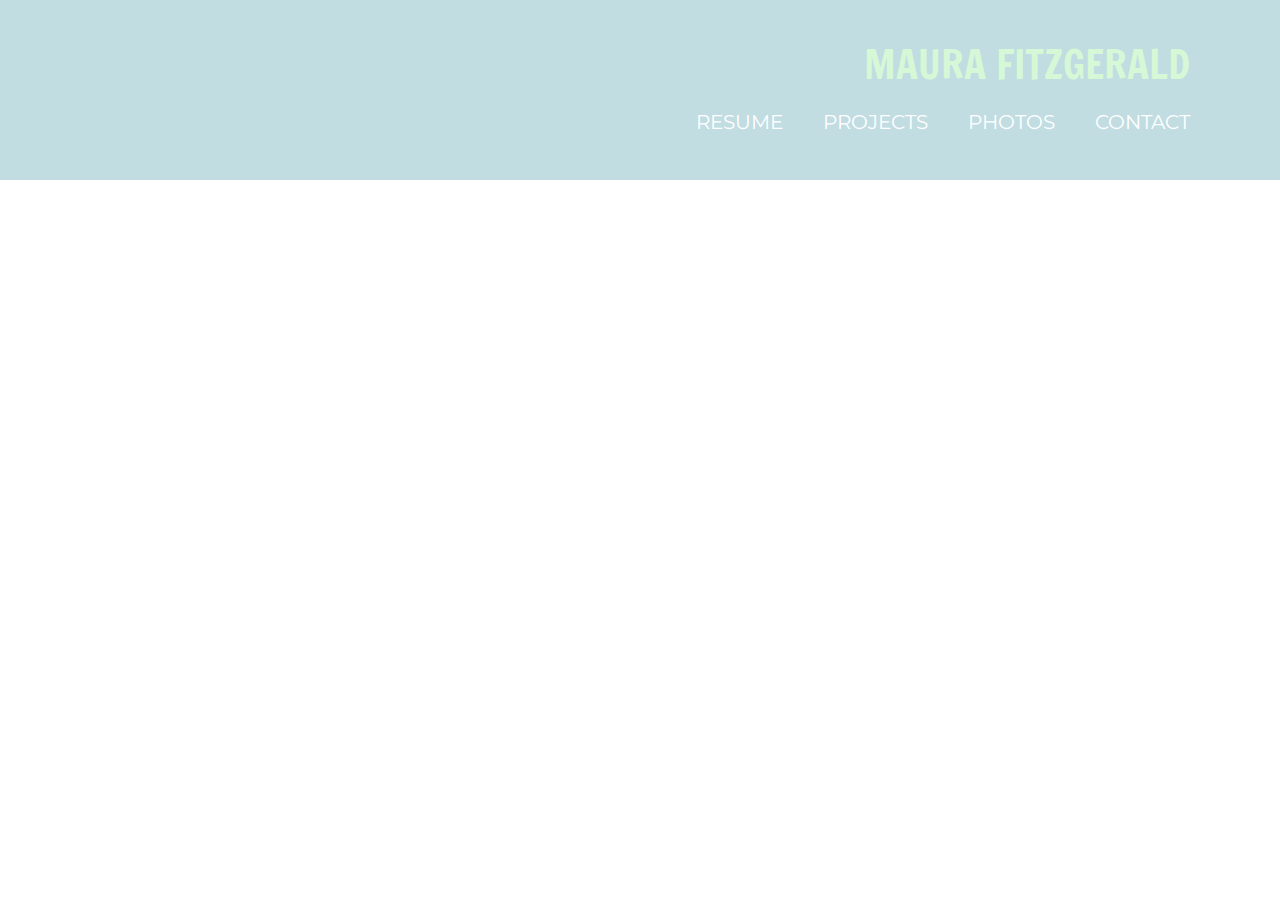
==== contact.html @ 3bd72bbb "added contact page" ====
<!DOCTYPE html>
<html>

<head>
    <script src="https://ajax.googleapis.com/ajax/libs/jquery/1.12.4/jquery.min.js"></script>
    <!-- FONTS -->
    <link rel="stylesheet" type="text/css" href='http://fonts.googleapis.com/css?family=Pacifico'>
    <link rel="stylesheet" type="text/css" href='http://fonts.googleapis.com/css?family=Lobster'>
    <link href='https://fonts.googleapis.com/css?family=Satisfy|Montserrat|Raleway:400,300|Francois+One|Playfair+Display' rel='stylesheet' type='text/css'>
    <link href='https://fonts.googleapis.com/css?family=Lato:400,300' rel='stylesheet' type='text/css'>
    <link rel="stylesheet" type="text/css" href="4cols.css">
    <link rel="stylesheet" type="text/css" href="col.css">
    <link rel="stylesheet" type="text/css" href='my_css.css'>

    <script type='text/javascript' src='config.js'></script>

    <style>
    
    body {
        width: 100%;
        height: 100%;
        overflow-x: hidden;
        height: 100%;
    }
    </style>
    <title> Maura Fitzgerald </title>
</head>

<body style="margin:0px;">
    <div class="full-screen">
        <div class="color-larger"> </div>
        <div class="name"> MAURA FITZGERALD </div>
        <div class="link-bar">
            <div class="link">RESUME</div>
            <div class="link">PROJECTS</div>
            <div class="link">PHOTOS</div>
            <div class="link">CONTACT</div>
        </div>
    </div>
   
    
    <script>
    $(".link").on("mouseover", function() {
        $(this).addClass('hover-green');
    });
    $(".link").on("mouseout", function() {
        $(this).removeClass('hover-green');
    });
    $(".name").on("mouseover", function() {
        $(this).addClass('hover-white');
    });
    $(".name").on("mouseout", function() {
        $(this).removeClass('hover-white');
    });
    $(".name").on("click", function() {
        location.href = 'index.html';
    });
    $(".link:eq(2)").on("click", function() {
        location.href = 'photos.html';
    });
    $(".link:eq(3)").on("click", function() {
        location.href = 'contact.html';
    });

    </script>
</body>

</html>
---- 4cols.css ----
/*  GRID OF FOUR   ============================================================================= */

	
.span_4_of_4 {
	width: 100%; 
}

.span_3_of_4 {
	width: 74.6%; 
}

.span_2_of_4 {
	width: 49.2%; 
}

.span_1_of_4 {
	width: 23.8%; 
}


/*  GO FULL WIDTH AT LESS THAN 480 PIXELS */

@media only screen and (max-width: 480px) {
	.span_4_of_4 {
		width: 100%; 
	}
	.span_3_of_4 {
		width: 100%; 
	}
	.span_2_of_4 {
		width: 100%; 
	}
	.span_1_of_4 {
		width: 100%; 
	}
}
---- col.css ----
/*  SECTIONS  ============================================================================= */

.section {
	clear: both;
	padding: 0px;
	margin: 0px;
}

/*  GROUPING  ============================================================================= */


.group:before,
.group:after {
    content:"";
    display:table;
}
.group:after {
    clear:both;
}
.group {
    zoom:1; /* For IE 6/7 (trigger hasLayout) */
}

/*  GRID COLUMN SETUP   ==================================================================== */

.col {
	display: block;
	float:left;
	margin: 1% 0 1% 1.6%;
}

.col:first-child { margin-left: 0; } /* all browsers except IE6 and lower */


/*  REMOVE MARGINS AS ALL GO FULL WIDTH AT 480 PIXELS */

@media only screen and (max-width: 480px) {
	.col { 
		margin: 1% 0 1% 0%;
	}
}
---- my_css.css ----
body {
			width: 100%;
			height: 100%;
			overflow-x:hidden;
		}

		.name {
			font-family: 'Francois One';
			font-size: 40px;
			color: #D6F8D6;
			text-align: right;
			position: absolute;
			top: 35px;
			float: right;
			width: 500px;
			right: 90px;
		}
		

		.color-larger {
			background-color: #A6CFD5;
			height: 180px;
			width: 100%;
			position: absolute;
			opacity: 0.7;
		}

		.link-bar {
			position: absolute;
			float: right;
			right: 50px;
			top: 110px;
			display: inline-flex;
		}

		.link {
			color: white;
			font-family: 'Montserrat';
			font-size: 20px;
			margin-right: 40px;
		}

		.full-screen {
  			top: -50%; 
  			left: -50%; 
  			width: 200%; 
  			height: 200%;

		}

		.profile_photo {
			width: 150px;
			height: 150px;
			position: relative;
			left:15px;
			float: left;
		}

		.image {
			position: absolute; 
  			top: 0; 
		  	left: 0; 
		  	right: 0; 
		  	bottom: 0; 
		  	margin: auto; 
		  	min-width: 50%;
		  	min-height: 50%;
		  	background-image: url("assets/34.jpg");
		  	background-size: cover;
		}

		.hover-green {
			color: #D6F8D6;
		}

		.hover-white {
			color: white;
		}

		.in-progress {
			color: white;
			font-size: 20px;
			font-family: 'Montserrat';
			position: absolute;
			top: 10%;
			right: 10%;
		}
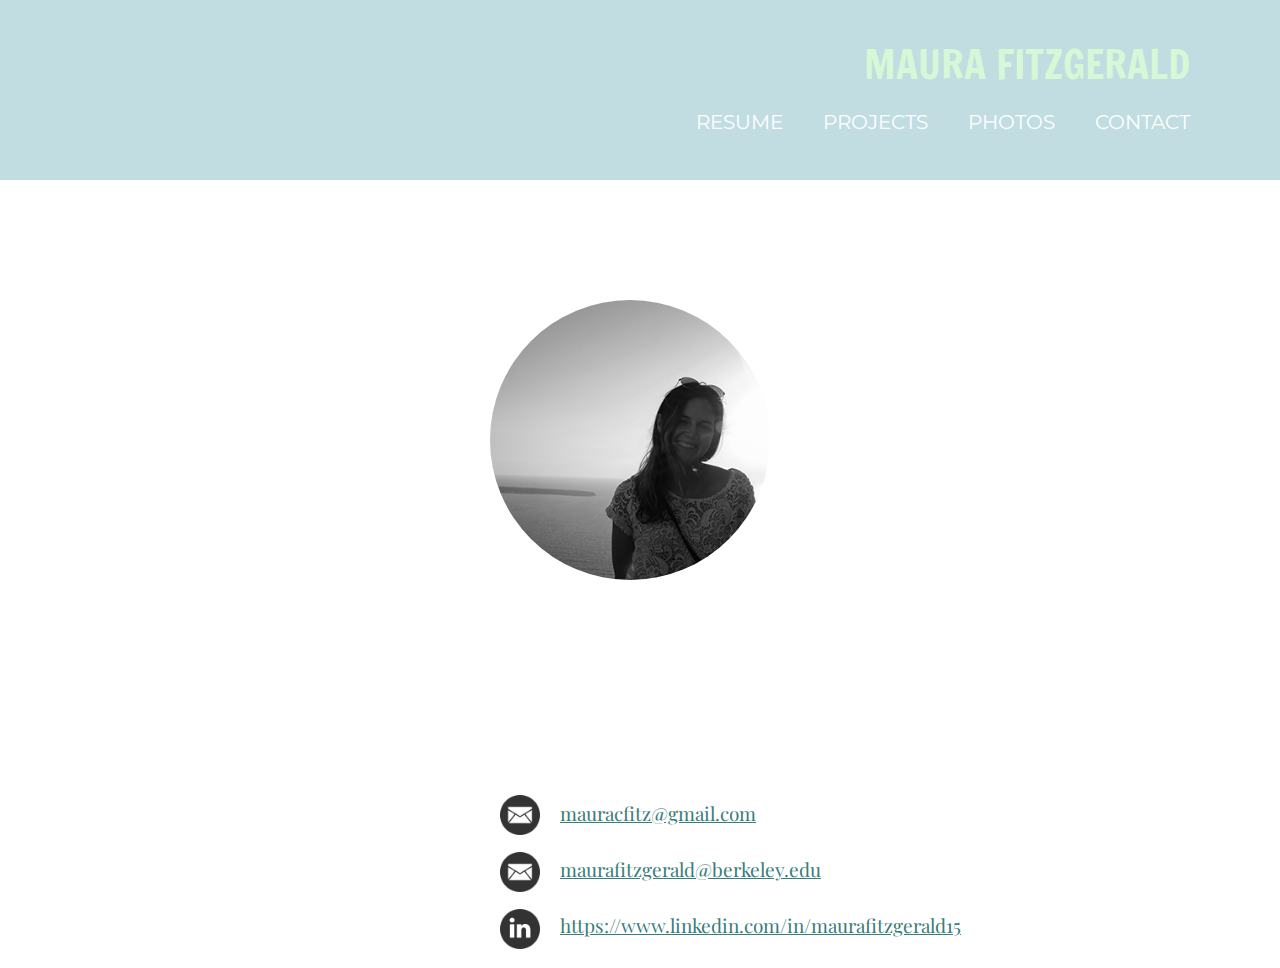
==== commit de42bbbe: "contact links added" ====
--- a/contact.html
+++ b/contact.html
@@ -18,10 +18,51 @@
     
     body {
         width: 100%;
-        height: 100%;
         overflow-x: hidden;
-        height: 100%;
+        height: 600px;
     }
+    .prof_photo {
+        background-image: url("assets/profile_photo.jpg");
+        left: calc(50% - 150px);
+        top: 300px;
+        width: 280px;
+        height: 280px;
+        border-radius: 100%;
+        background-size: cover;
+        background-position: 50%;
+        position: absolute;
+    }
+
+    .link-div {
+        left: calc(50% - 80px);
+        top: 800px;
+        position: absolute;
+    }
+
+    .icon-div {
+        left: calc(50% - 140px);
+        top: 795px;
+        position: absolute;
+        display: inline-block;
+        width: 40px;
+    }
+
+    .link-contact {
+        margin-bottom: 30px;
+        font-family:'Playfair Display';
+    }
+
+    .link-contact a {
+        color: #387d7a;
+        font-size: 19px;
+    }
+    .contact-blurb {
+        position: absolute;
+        top: 640px;
+        font-family: 'Playfair Display';
+        left: calc(50% - 290px);;
+    }
+
     </style>
     <title> Maura Fitzgerald </title>
 </head>
@@ -36,8 +77,33 @@
             <div class="link">PHOTOS</div>
             <div class="link">CONTACT</div>
         </div>
+
     </div>
-   
+    <div class="prof_photo"></div>
+    <!-- <div class="contact-blurb">
+        I'm a senior at UC Berkeley studying Electrical Engineering and Computer Science.
+    </div> -->
+    <div class="icon-div">
+        <img src="assets/email.png" style="height: 40px">
+        <img src="assets/email.png" style="height: 40px; margin-top: 13px;">
+        <img src="assets/linkedin2.png" style="height: 40px; margin-top: 13px;">
+    </div>
+    <div class="link-div">
+        <div class="link-contact">
+            <a href="mailto:mauracfitz@gmail.com">mauracfitz@gmail.com</a>
+        </div>
+        <div class="link-contact">
+            <a href="mailto:maurafitzgerald@berkeley.edu"> maurafitzgerald@berkeley.edu</a>
+        </div>
+        <div class="link-contact">
+            <a href="https://www.linkedin.com/in/maurafitzgerald15">
+            https://www.linkedin.com/in/maurafitzgerald15
+            </a>
+        </div>
+    </div>
+
+    <!-- Put a short description here
+    Then button to link for email and phone number -->
     
     <script>
     $(".link").on("mouseover", function() {
--- a/my_css.css
+++ b/my_css.css
@@ -45,8 +45,8 @@
 		.full-screen {
   			top: -50%; 
   			left: -50%; 
-  			width: 200%; 
-  			height: 200%;
+  			width: 100%; 
+  			height: 100%;
 
 		}
 
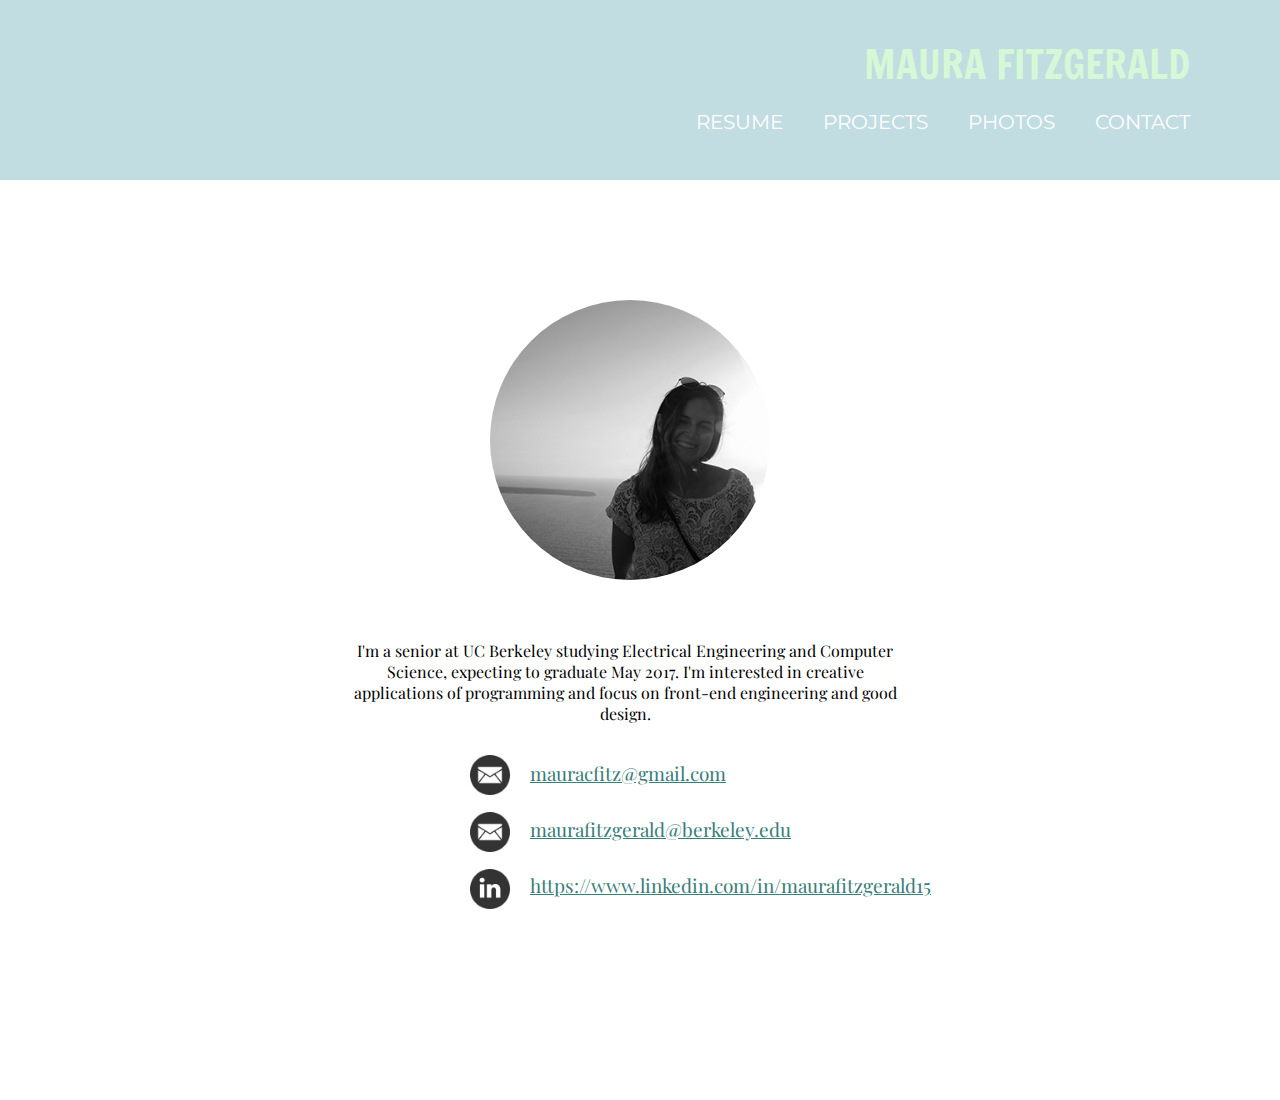
==== commit a2043e67: "edits" ====
--- a/contact.html
+++ b/contact.html
@@ -19,7 +19,7 @@
     body {
         width: 100%;
         overflow-x: hidden;
-        height: 600px;
+        height: 1100px;
     }
     .prof_photo {
         background-image: url("assets/profile_photo.jpg");
@@ -34,14 +34,14 @@
     }
 
     .link-div {
-        left: calc(50% - 80px);
-        top: 800px;
+        left: calc(50% - 110px);
+        top: 760px;
         position: absolute;
     }
 
     .icon-div {
-        left: calc(50% - 140px);
-        top: 795px;
+        left: calc(50% - 170px);
+        top: 755px;
         position: absolute;
         display: inline-block;
         width: 40px;
@@ -60,7 +60,9 @@
         position: absolute;
         top: 640px;
         font-family: 'Playfair Display';
-        left: calc(50% - 290px);;
+        left: calc(50% - 290px);
+        width: 550px;
+        text-align: center;
     }
 
     </style>
@@ -80,9 +82,9 @@
 
     </div>
     <div class="prof_photo"></div>
-    <!-- <div class="contact-blurb">
-        I'm a senior at UC Berkeley studying Electrical Engineering and Computer Science.
-    </div> -->
+    <div class="contact-blurb">
+        I'm a senior at UC Berkeley studying Electrical Engineering and Computer Science, expecting to graduate May 2017. I'm interested in creative applications of programming and focus on front-end engineering and good design.
+    </div>
     <div class="icon-div">
         <img src="assets/email.png" style="height: 40px">
         <img src="assets/email.png" style="height: 40px; margin-top: 13px;">
@@ -102,8 +104,6 @@
         </div>
     </div>
 
-    <!-- Put a short description here
-    Then button to link for email and phone number -->
     
     <script>
     $(".link").on("mouseover", function() {
@@ -117,6 +117,9 @@
     });
     $(".name").on("mouseout", function() {
         $(this).removeClass('hover-white');
+    });
+    $(".link:eq(0)").on("click", function() {
+        location.href = 'resume.html';
     });
     $(".name").on("click", function() {
         location.href = 'index.html';
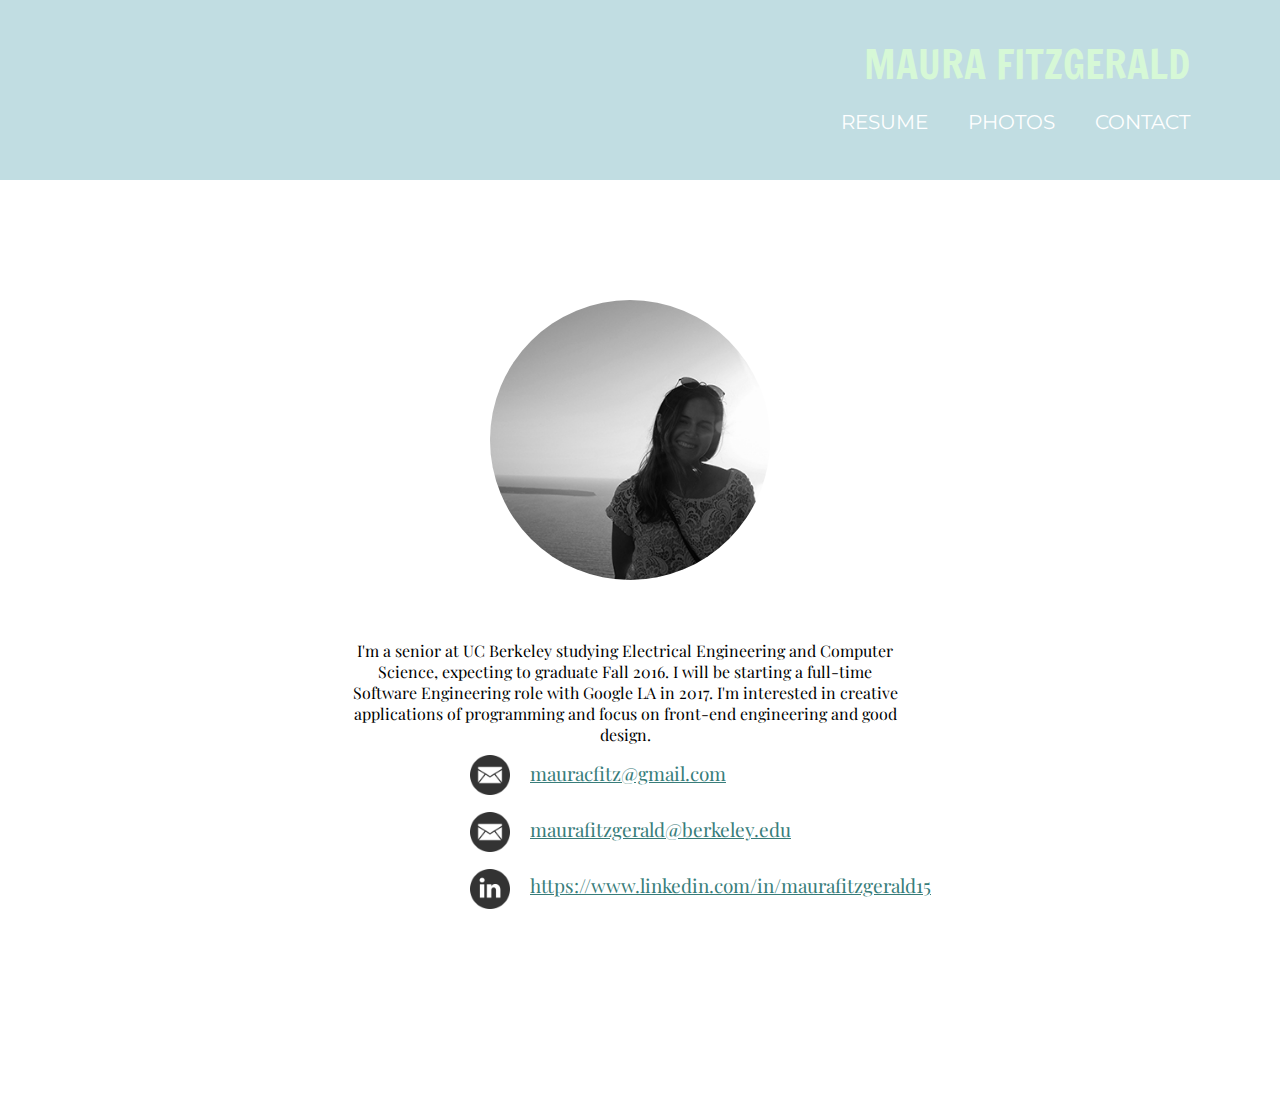
==== commit 55c4cade: "Update contact.html" ====
--- a/contact.html
+++ b/contact.html
@@ -75,7 +75,7 @@
         <div class="name"> MAURA FITZGERALD </div>
         <div class="link-bar">
             <div class="link">RESUME</div>
-            <div class="link">PROJECTS</div>
+            <!-- <div class="link">PROJECTS</div> -->
             <div class="link">PHOTOS</div>
             <div class="link">CONTACT</div>
         </div>
@@ -83,7 +83,7 @@
     </div>
     <div class="prof_photo"></div>
     <div class="contact-blurb">
-        I'm a senior at UC Berkeley studying Electrical Engineering and Computer Science, expecting to graduate May 2017. I'm interested in creative applications of programming and focus on front-end engineering and good design.
+        I'm a senior at UC Berkeley studying Electrical Engineering and Computer Science, expecting to graduate Fall 2016. I will be starting a full-time Software Engineering role with Google LA in 2017. I'm interested in creative applications of programming and focus on front-end engineering and good design.
     </div>
     <div class="icon-div">
         <img src="assets/email.png" style="height: 40px">
@@ -124,10 +124,10 @@
     $(".name").on("click", function() {
         location.href = 'index.html';
     });
-    $(".link:eq(2)").on("click", function() {
+    $(".link:eq(1)").on("click", function() {
         location.href = 'photos.html';
     });
-    $(".link:eq(3)").on("click", function() {
+    $(".link:eq(2)").on("click", function() {
         location.href = 'contact.html';
     });
 
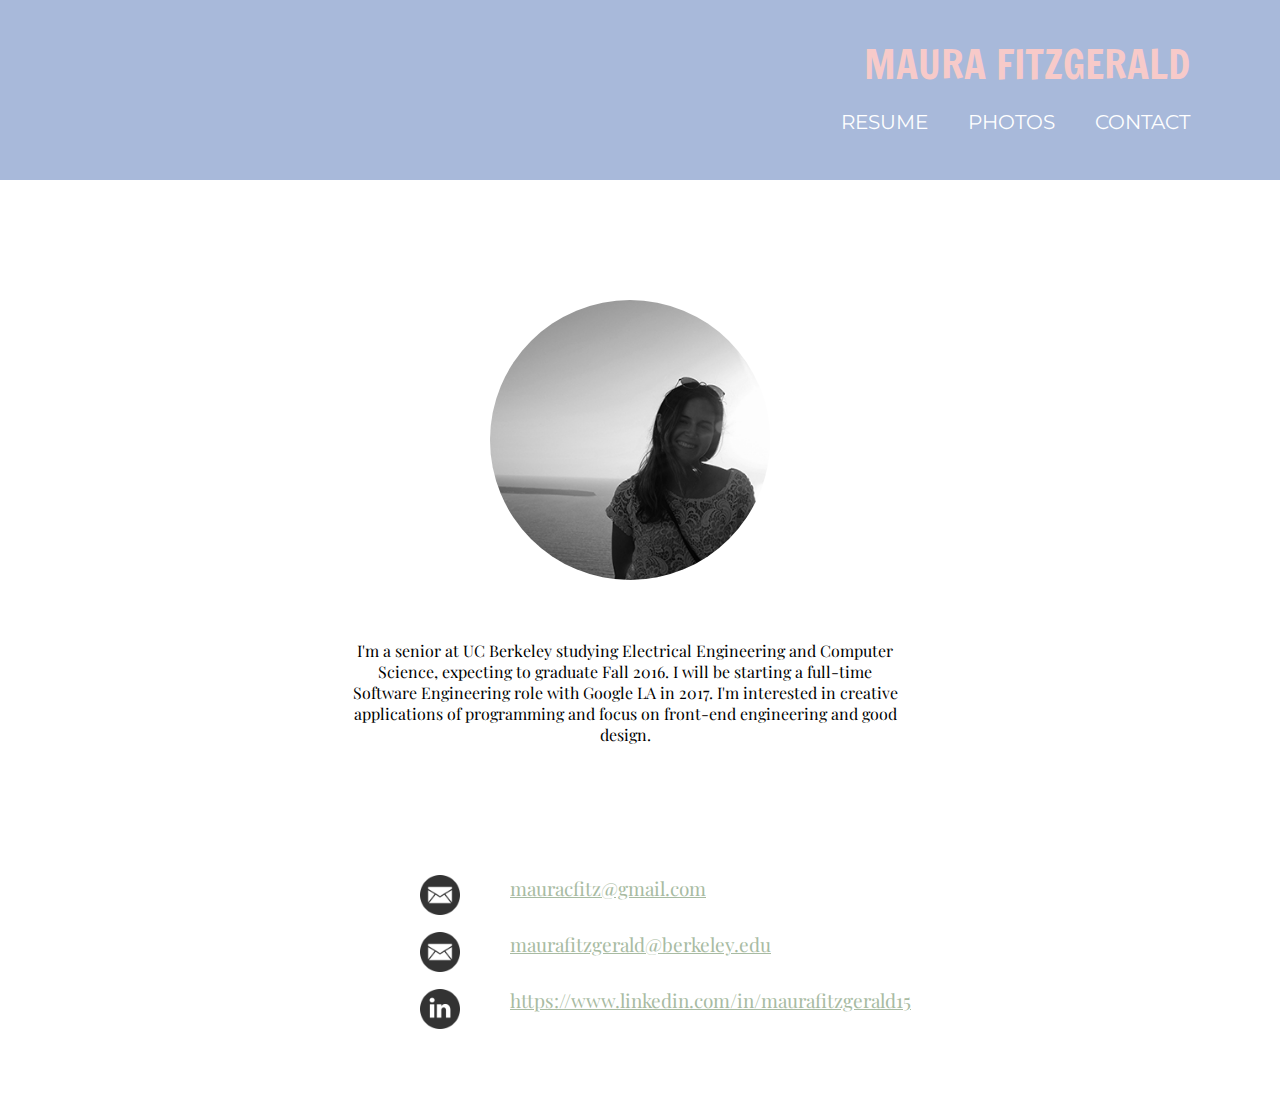
==== commit 4b8e8a63: "format contacts" ====
--- a/contact.html
+++ b/contact.html
@@ -34,14 +34,14 @@
     }
 
     .link-div {
-        left: calc(50% - 110px);
-        top: 760px;
+        left: calc(50% - 130px);
+        top: calc(75% + 200px);
         position: absolute;
     }
 
     .icon-div {
-        left: calc(50% - 170px);
-        top: 755px;
+        left: calc(50% - 220px);
+        top: calc(75% + 200px);
         position: absolute;
         display: inline-block;
         width: 40px;
@@ -53,7 +53,8 @@
     }
 
     .link-contact a {
-        color: #387d7a;
+        /*color: #387d7a;*/
+        color: #A8BBA2;
         font-size: 19px;
     }
     .contact-blurb {
--- a/my_css.css
+++ b/my_css.css
@@ -9,7 +9,8 @@
 		.name {
 			font-family: 'Francois One';
 			font-size: 40px;
-			color: #D6F8D6;
+			color: #F7CAC9;
+			/*#D6F8D6;*/
 			text-align: right;
 			position: absolute;
 			top: 35px;
@@ -20,11 +21,12 @@
 		
 
 		.color-larger {
-			background-color: #A6CFD5;
+			background-color: #92A8D1;
+/*			#A6CFD5;*/
 			height: 180px;
 			width: 100%;
 			position: absolute;
-			opacity: 0.7;
+			opacity: 0.8;
 		}
 
 		.link-bar {
@@ -55,6 +57,7 @@
 			height: 150px;
 			position: relative;
 			left:15px;
+			top: 65px;
 			float: left;
 		}
 
@@ -67,12 +70,13 @@
 		  	margin: auto; 
 		  	min-width: 50%;
 		  	min-height: 50%;
-		  	background-image: url("assets/34.jpg");
+		  	background-image: url("assets/38.jpg");
 		  	background-size: cover;
 		}
 
 		.hover-green {
-			color: #D6F8D6;
+/*			color: #D6F8D6;
+*/			color: #C3DDD6;
 		}
 
 		.hover-white {
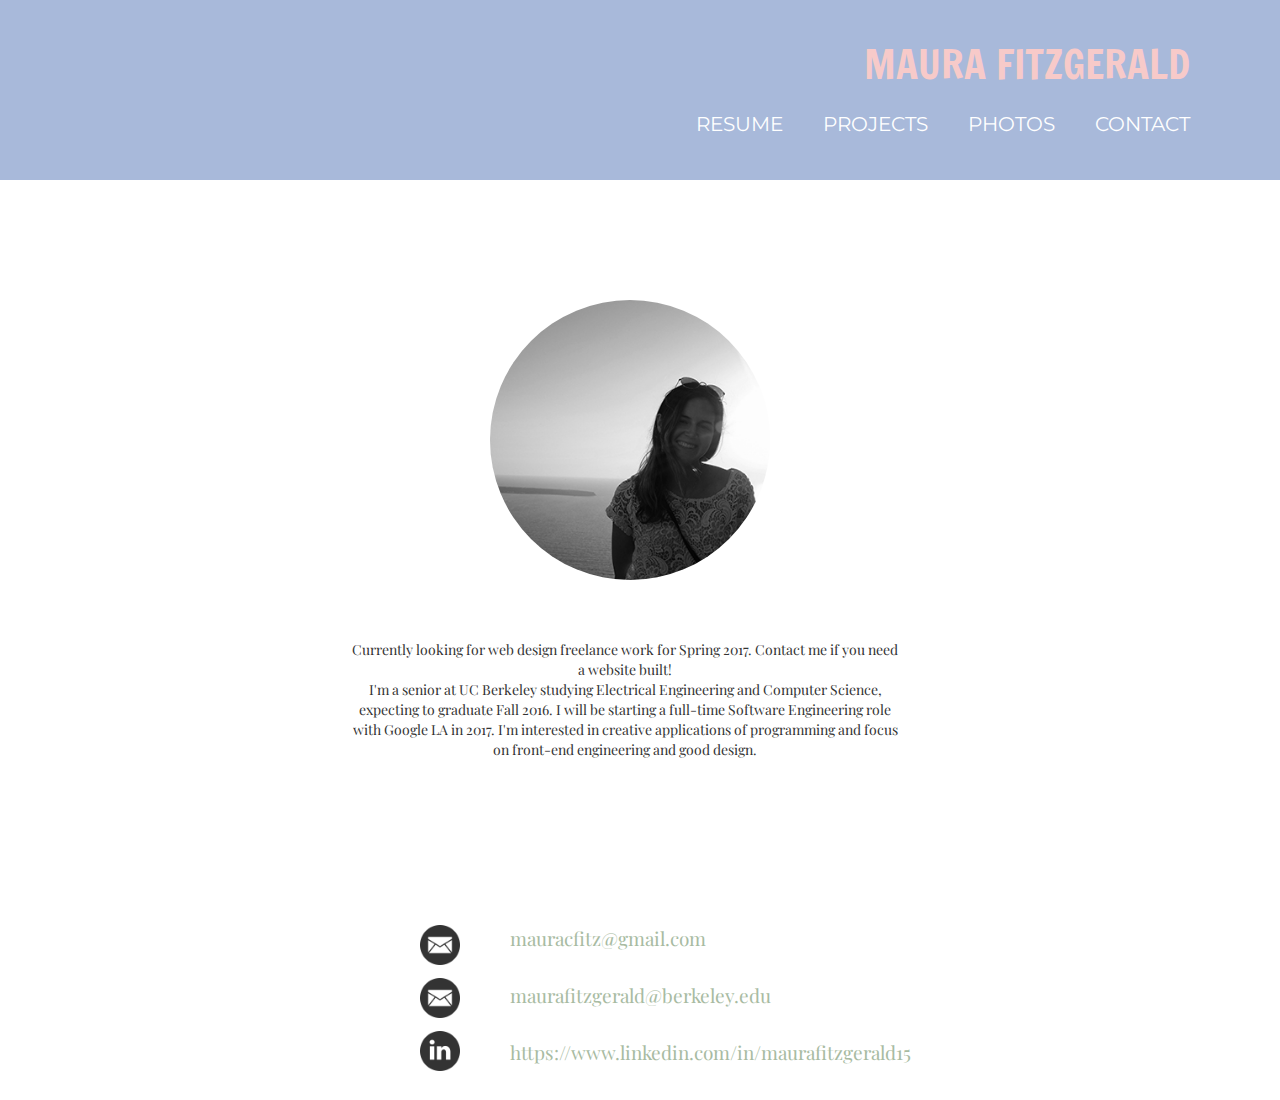
==== commit 5602e203: "fixed missing links" ====
--- a/contact.html
+++ b/contact.html
@@ -8,9 +8,8 @@
     <link rel="stylesheet" type="text/css" href='http://fonts.googleapis.com/css?family=Lobster'>
     <link href='https://fonts.googleapis.com/css?family=Satisfy|Montserrat|Raleway:400,300|Francois+One|Playfair+Display' rel='stylesheet' type='text/css'>
     <link href='https://fonts.googleapis.com/css?family=Lato:400,300' rel='stylesheet' type='text/css'>
-    <link rel="stylesheet" type="text/css" href="4cols.css">
-    <link rel="stylesheet" type="text/css" href="col.css">
     <link rel="stylesheet" type="text/css" href='my_css.css'>
+    <link rel="stylesheet" href="https://maxcdn.bootstrapcdn.com/bootstrap/3.3.7/css/bootstrap.min.css" integrity="sha384-BVYiiSIFeK1dGmJRAkycuHAHRg32OmUcww7on3RYdg4Va+PmSTsz/K68vbdEjh4u" crossorigin="anonymous">
 
     <script type='text/javascript' src='config.js'></script>
 
@@ -35,13 +34,13 @@
 
     .link-div {
         left: calc(50% - 130px);
-        top: calc(75% + 200px);
+        top: calc(75% + 250px);
         position: absolute;
     }
 
     .icon-div {
         left: calc(50% - 220px);
-        top: calc(75% + 200px);
+        top: calc(75% + 250px);
         position: absolute;
         display: inline-block;
         width: 40px;
@@ -76,7 +75,7 @@
         <div class="name"> MAURA FITZGERALD </div>
         <div class="link-bar">
             <div class="link">RESUME</div>
-            <!-- <div class="link">PROJECTS</div> -->
+            <div class="link">PROJECTS</div>
             <div class="link">PHOTOS</div>
             <div class="link">CONTACT</div>
         </div>
@@ -84,6 +83,7 @@
     </div>
     <div class="prof_photo"></div>
     <div class="contact-blurb">
+        Currently looking for web design freelance work for Spring 2017. Contact me if you need a website built! <p>
         I'm a senior at UC Berkeley studying Electrical Engineering and Computer Science, expecting to graduate Fall 2016. I will be starting a full-time Software Engineering role with Google LA in 2017. I'm interested in creative applications of programming and focus on front-end engineering and good design.
     </div>
     <div class="icon-div">
@@ -126,9 +126,12 @@
         location.href = 'index.html';
     });
     $(".link:eq(1)").on("click", function() {
+        location.href = 'projects.html';
+    });
+    $(".link:eq(2)").on("click", function() {
         location.href = 'photos.html';
     });
-    $(".link:eq(2)").on("click", function() {
+    $(".link:eq(3)").on("click", function() {
         location.href = 'contact.html';
     });
 
